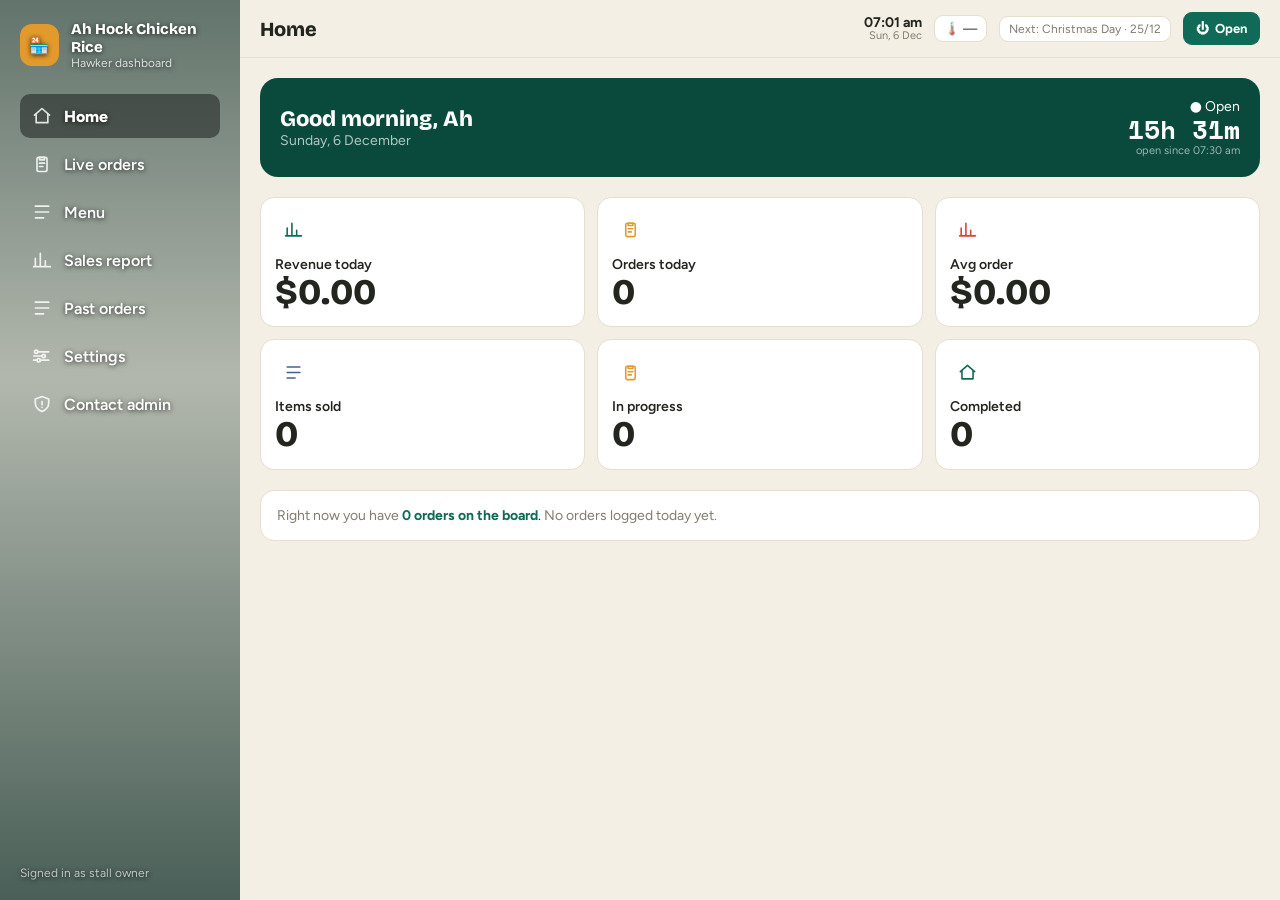
==== dashboard.html @ 36e96850 "Hawker dashboard + photo upload + profile/contact endpoints" ====
<!doctype html>
<html lang="en">
<head>
<meta charset="utf-8">
<meta name="viewport" content="width=device-width, initial-scale=1">
<title>Hawker Dashboard</title>
<style>
@import url('https://fonts.googleapis.com/css2?family=Bricolage+Grotesque:opsz,wght@12..96,600;12..96,800&family=Figtree:wght@400;500;600;700&family=Space+Mono:wght@400;700&display=swap');
:root{
  --ink:#23261F; --jade:#0F6B57; --jadeDark:#0A4A3C; --chilli:#D8433A; --kaya:#E39A2D;
  --dusk:#46618F; --paper:#F4EFE4; --line:#E6DECE; --muted:#827C6E;
  --display:'Bricolage Grotesque',system-ui,sans-serif; --body:'Figtree',system-ui,sans-serif; --mono:'Space Mono',ui-monospace,monospace;
}
*{box-sizing:border-box}
body{margin:0;font-family:var(--body);background:var(--paper);color:var(--ink)}
button{font-family:inherit;cursor:pointer;border:none;background:none}
.app{display:flex;min-height:100vh}
.svg{display:inline-block;vertical-align:-2px}
/* sidebar */
.sidebar{width:240px;flex-shrink:0;padding:20px;display:flex;flex-direction:column;gap:24px;color:#fff;min-height:100vh;
  background-image:linear-gradient(180deg,rgba(8,40,33,.62),rgba(8,40,33,.28) 42%,rgba(8,40,33,.72)),url('wok_image.jpg');
  background-size:cover;background-position:center;}
.sidebar, .sidebar *{text-shadow:0 1px 5px rgba(0,0,0,.75)}
.brand{display:flex;align-items:center;gap:12px}
.brand .logo{width:42px;height:42px;border-radius:12px;background:var(--kaya);display:grid;place-items:center;color:var(--jadeDark);overflow:hidden}
.brand .logo img{width:100%;height:100%;object-fit:cover}
.brand .name{font-family:var(--display);font-weight:800;font-size:15px}
.brand .sub{font-size:12px;color:#ffffffcc}
.nav{display:flex;flex-direction:column;gap:4px}
.nav button{display:flex;align-items:center;gap:12px;padding:12px;border-radius:10px;color:#fff;font-size:16px;font-weight:600;text-align:left;width:100%}
.nav button.active{background:rgba(0,0,0,.42);font-weight:800}
.nav button .svg{opacity:.85}
.foot{margin-top:auto;font-size:12px;color:#ffffffaa}
/* main */
.main{flex:1;min-width:0}
.header{display:flex;align-items:center;gap:12px;padding:12px 20px;border-bottom:1px solid var(--line);position:sticky;top:0;background:var(--paper);z-index:10}
.header h1{font-family:var(--display);font-weight:800;font-size:20px;margin:0}
.hgroup{margin-left:auto;display:flex;align-items:center;gap:12px}
.clock{ text-align:right;line-height:1.1}
.clock .t{font-weight:700;font-size:14px}.clock .d{font-size:11px;color:var(--muted)}
.chip{display:flex;align-items:center;gap:5px;font-size:13px;padding:5px 9px;border-radius:9px;background:#fff;border:1px solid var(--line)}
.holchip{font-size:12px;color:var(--muted)}
.openbtn{display:flex;align-items:center;gap:6px;padding:8px 12px;border-radius:9px;font-weight:700;font-size:13px;border:1px solid var(--jade);background:var(--jade);color:#fff}
.openbtn.closed{background:#fff;color:var(--muted);border-color:var(--line)}
.content{padding:20px}
/* mobile nav */
.mnav{display:none;gap:8px;padding:12px;overflow-x:auto;border-bottom:1px solid var(--line)}
.mnav button{white-space:nowrap;padding:8px 12px;border-radius:999px;font-size:14px;font-weight:600;background:#fff;border:1px solid var(--line)}
.mnav button.active{background:var(--jade);color:#fff;border-color:var(--jade)}
@media(max-width:820px){ .sidebar{display:none} .mnav{display:flex} }
/* cards & bits */
.card{background:#fff;border:1px solid var(--line);border-radius:14px}
.grid3{display:grid;grid-template-columns:repeat(3,1fr);gap:12px}
.stat{padding:14px}
.stat .ic{width:36px;height:36px;border-radius:10px;display:grid;place-items:center;margin-bottom:8px}
.stat .lab{font-size:14px;font-weight:600;color:var(--ink)}
.stat .val{font-family:var(--display);font-weight:800;font-size:clamp(24px,6vw,36px);line-height:1.1}
.hero{border-radius:18px;padding:20px;background:var(--jadeDark);color:#fff;display:flex;flex-wrap:wrap;gap:16px;align-items:center;margin-bottom:20px}
.hero .greet{font-family:var(--display);font-weight:800;font-size:22px}
.hero .sub{font-size:14px;color:#ffffffb0}
.hero .dur{font-family:var(--mono);font-weight:700;font-size:26px;line-height:1.1}
.board{display:grid;grid-template-columns:repeat(3,1fr);gap:16px}
@media(max-width:820px){.board,.grid3{grid-template-columns:1fr} .grid3{grid-template-columns:repeat(3,1fr)}}
.col{padding:12px}
.col h2{font-family:var(--display);font-weight:700;font-size:15px;margin:0}
.col .head{display:flex;align-items:center;gap:8px;padding:4px 4px 12px}
.dot{width:9px;height:9px;border-radius:50%}
.count{margin-left:auto;font-family:var(--mono);color:var(--muted);font-size:14px}
.flashing{animation:fb 1.3s ease}
@keyframes fb{0%{box-shadow:0 0 0 0 #E39A2D00}18%{box-shadow:0 0 0 4px #E39A2D}100%{box-shadow:0 0 0 0 #E39A2D00}}
.ticket{background:#fff;border:1px solid var(--line);border-radius:10px;overflow:hidden;display:flex;margin-bottom:12px;transition:transform .15s}
.ticket:hover{transform:translateY(-2px)}
.stub{display:grid;place-items:center;padding:10px 12px;border-right:2px dashed var(--line)}
.stub .lbl{font-size:10px;text-transform:uppercase;letter-spacing:.04em;color:var(--muted)}
.stub .q{font-family:var(--mono);font-weight:700;font-size:26px;line-height:1}
.tbody{flex:1;min-width:0;padding:12px}
.meta{display:flex;align-items:center;gap:8px;font-size:12px;color:var(--muted);margin-bottom:6px}
.tag{padding:2px 6px;border-radius:5px;background:var(--paper);color:var(--ink);font-weight:600}
.items{list-style:none;margin:0 0 8px;padding:0;font-size:14px}
.items li{display:flex;gap:8px}.items .qx{font-family:var(--mono);color:var(--jade)}
.req{color:var(--chilli)}
.trow{display:flex;align-items:center;justify-content:space-between;gap:8px}
.price{font-family:var(--mono);font-weight:700}
.adv{display:flex;align-items:center;gap:6px;padding:6px 12px;border-radius:9px;color:#fff;font-weight:700;font-size:14px}
.subactions{display:flex;align-items:center;gap:12px;margin-top:8px;padding-top:8px;border-top:1px solid var(--line);font-size:12px}
.subactions button{display:flex;align-items:center;gap:4px;font-weight:600}
.menugrid{display:grid;grid-template-columns:repeat(auto-fill,minmax(260px,1fr));gap:12px}
.mitem{display:flex;gap:12px;padding:12px}
.mitem .thumb{width:60px;height:60px;border-radius:10px;background:var(--paper);display:grid;place-items:center;color:var(--muted);flex-shrink:0;overflow:hidden}
.mitem .thumb img{width:100%;height:100%;object-fit:cover}
.pill{font-size:12px;padding:4px 8px;border-radius:999px;font-weight:700}
.bar{height:7px;border-radius:999px;background:var(--paper);overflow:hidden}
.bar>span{display:block;height:100%;background:var(--kaya)}
.daybars{display:flex;align-items:flex-end;gap:3px;height:180px;padding-top:8px}
.daybars .b{flex:1;background:var(--jade);border-radius:3px 3px 0 0;min-height:2px}
.toolbar{display:flex;align-items:center;gap:8px;flex-wrap:wrap;margin-bottom:16px}
.btn{padding:8px 12px;border-radius:9px;font-size:14px;font-weight:700;display:flex;align-items:center;gap:6px}
.btn.primary{background:var(--jade);color:#fff}
.btn.ghost{background:#fff;border:1px solid var(--line);color:var(--muted);font-weight:600}
.banner{padding:12px 16px;border-radius:10px;font-size:14px;font-weight:600;margin-bottom:16px}
.empty{display:grid;place-items:center;text-align:center;padding:60px 16px;border:1px dashed var(--line);border-radius:14px;color:var(--muted);background:#fff}
.toast{position:fixed;bottom:20px;left:50%;transform:translateX(-50%);background:var(--ink);color:#fff;padding:10px 16px;border-radius:10px;font-size:14px;font-weight:600;z-index:50;opacity:0;transition:opacity .2s}
.toast.show{opacity:1}
.modal{position:fixed;inset:0;background:#0008;display:grid;place-items:center;padding:16px;z-index:60}
.modal .box{background:#fff;border-radius:18px;padding:20px;max-width:380px;width:100%}
.modal h2{font-family:var(--display);font-weight:800;font-size:18px;margin:0 0 6px}
.modal p{font-size:14px;color:var(--muted);margin:0 0 18px}
.modal .row{display:flex;gap:8px}
.modal .row button{flex:1;padding:10px;border-radius:9px;font-size:14px;font-weight:700}
.hint{font-size:13px;color:var(--muted)}
.fld{display:flex;flex-direction:column;font-size:14px;font-weight:600;gap:4px}
.finp{padding:9px 11px;border:1px solid var(--line);border-radius:9px;font-family:var(--body);font-size:14px;background:var(--paper);font-weight:400}
.finp:focus{outline:2px solid var(--jade);background:#fff}
.monthpick{display:flex;gap:8px;margin-bottom:16px;overflow-x:auto}
.monthpick button{padding:6px 12px;border-radius:999px;font-size:14px;font-weight:600;background:#fff;border:1px solid var(--line);white-space:nowrap}
.monthpick button.active{background:var(--ink);color:#fff;border-color:var(--ink)}
.sectiontitle{font-family:var(--display);font-weight:700;margin:0 0 12px}
</style>
</head>
<body>
<div class="app">
  <aside class="sidebar">
    <div class="brand">
      <div class="logo" id="brandLogo">🏪</div>
      <div><div class="name" id="brandName">Ah Hock Chicken Rice</div><div class="sub">Hawker dashboard</div></div>
    </div>
    <nav class="nav" id="nav"></nav>
    <div class="foot">Signed in as stall owner</div>
  </aside>
  <main class="main">
    <header class="header">
      <h1 id="title">Home</h1>
      <div class="hgroup">
        <div class="clock"><div class="t" id="clockT">—</div><div class="d" id="clockD"></div></div>
        <div class="chip" id="wx" title="Current weather in Singapore">🌡️ —</div>
        <div class="chip holchip" id="hol">—</div>
        <button class="openbtn" id="openBtn">⏻ <span>Open</span></button>
      </div>
    </header>
    <nav class="mnav" id="mnav"></nav>
    <div class="content" id="content"></div>
  </main>
</div>
<div id="toast" class="toast"></div>
<div id="modalHost"></div>

<script>
// ── config ──────────────────────────────────────────────────────
const API = "api/";
const STALL_ID = 1;                       // later: from the logged-in hawker
const POLL_MS = 5000;

const STATUS = {
  received:  {label:"Received",             next:"preparing", color:"var(--kaya)"},
  preparing: {label:"In the Kitchen",       next:"ready",     color:"var(--chilli)"},
  ready:     {label:"Ready for Collection", next:"collected", color:"var(--jade)"},
  collected: {label:"Collected",            next:null,        color:"var(--muted)"},
  cancelled: {label:"Cancelled",            next:null,        color:"var(--muted)"},
};
const BOARD = ["received","preparing","ready"];
const ADV_VERB = {received:"Start cooking", preparing:"Mark ready", ready:"Mark collected"};
const money = n => "$" + Number(n||0).toFixed(2);

const HOLIDAYS = [["2026-01-01","New Year's Day"],["2026-02-17","Chinese New Year"],["2026-02-18","Chinese New Year"],
["2026-03-20","Hari Raya Puasa*"],["2026-04-03","Good Friday"],["2026-05-01","Labour Day"],["2026-05-27","Hari Raya Haji*"],
["2026-05-31","Vesak Day"],["2026-06-01","Vesak Day (in lieu)"],["2026-08-09","National Day"],["2026-08-10","National Day (in lieu)"],
["2026-11-08","Deepavali"],["2026-11-09","Deepavali (in lieu)"],["2026-12-25","Christmas Day"]];

// ── tiny inline-SVG icons ───────────────────────────────────────
const IC = {
  home:'<path d="M3 11l9-8 9 8"/><path d="M5 10v10h14V10"/>',
  orders:'<rect x="6" y="4" width="12" height="17" rx="2"/><path d="M9 4h6v3H9z"/><path d="M9 11h6M9 15h4"/>',
  menu:'<path d="M4 5h16M4 12h16M4 19h10"/>',
  sales:'<path d="M4 20V10M10 20V4M16 20v-7M22 20H2"/>',
  settings:'<circle cx="5" cy="7" r="2"/><circle cx="14" cy="12" r="2"/><circle cx="8" cy="17" r="2"/><path d="M7 7h13M2 12h10M2 17h4M10 17h10"/>',
  contact:'<path d="M12 3l8 3v5c0 5-3.5 8-8 10-4.5-2-8-5-8-10V6z"/><path d="M12 9v4M12 16h.01"/>',
  printer:'<rect x="6" y="3" width="12" height="6"/><path d="M6 14H4a2 2 0 0 1-2-2V9h20v3a2 2 0 0 1-2 2h-2"/><rect x="6" y="13" width="12" height="8"/>',
  ban:'<circle cx="12" cy="12" r="9"/><path d="M6 6l12 12"/>',
  edit:'<path d="M12 20h9"/><path d="M16.5 3.5a2.1 2.1 0 0 1 3 3L7 19l-4 1 1-4z"/>',
  trash:'<path d="M3 6h18"/><path d="M8 6V4h8v2"/><path d="M6 6l1 14h10l1-14"/>',
  plus:'<path d="M12 5v14M5 12h14"/>',
};
function ic(name,size=18,color="currentColor"){return `<svg class="svg" width="${size}" height="${size}" viewBox="0 0 24 24" fill="none" stroke="${color}" stroke-width="2" stroke-linecap="round" stroke-linejoin="round">${IC[name]||""}</svg>`;}

const NAV = [["home","Home","home"],["orders","Live orders","orders"],["menu","Menu","menu"],["sales","Sales report","sales"],
  ["past","Past orders","menu"],["settings","Settings","settings"],["contact","Contact admin","contact"]];

// ── state ───────────────────────────────────────────────────────
let tab = "home";
let isOpen = true;
let openedAt = (()=>{const d=new Date();d.setHours(7,30,0,0);return d;})();
let knownIds = null;        // Set of active order ids (null = first load)
let soundOn = true;
let pollTimer = null;
let audioCtx = null;

// ── helpers ─────────────────────────────────────────────────────
async function getJSON(path){ const r = await fetch(API+path); return r.json(); }
async function postJSON(path,body){ const r = await fetch(API+path,{method:"POST",headers:{"Content-Type":"application/json"},body:JSON.stringify(body)}); return r.json(); }
const esc = s => String(s==null?"":s).replace(/[&<>"]/g,c=>({"&":"&amp;","<":"&lt;",">":"&gt;",'"':"&quot;"}[c]));
async function uploadPhoto(file){ const fd=new FormData(); fd.append("photo",file); const res=await fetch(API+"upload_image.php",{method:"POST",body:fd}); return res.json(); }
function wirePhoto(btnId,inputId,prevId,hiddenId){
  const btn=document.getElementById(btnId), input=document.getElementById(inputId);
  if(!btn||!input) return;
  btn.onclick=()=>input.click();
  input.onchange=async()=>{
    const file=input.files&&input.files[0]; if(!file) return;
    const prev=document.getElementById(prevId); const old=prev.innerHTML; prev.innerHTML="…";
    try{ const r=await uploadPhoto(file);
      if(r&&r.ok){ document.getElementById(hiddenId).value=r.url; prev.innerHTML=`<img src="${esc(r.url)}" alt="">`; toast("Photo uploaded"); }
      else { toast("Upload failed: "+((r&&r.error)||"error")); prev.innerHTML=old; }
    }catch(e){ toast("Upload failed"); prev.innerHTML=old; }
  };
}
const todaySG = () => new Intl.DateTimeFormat("en-CA",{year:"numeric",month:"2-digit",day:"2-digit",timeZone:"Asia/Singapore"}).format(new Date());

function toast(msg){ const t=document.getElementById("toast"); t.textContent=msg; t.classList.add("show"); clearTimeout(t._h); t._h=setTimeout(()=>t.classList.remove("show"),2600); }

function ting(){
  if(!soundOn) return;
  try{ const Ctx=window.AudioContext||window.webkitAudioContext; audioCtx=audioCtx||new Ctx();
    const o=audioCtx.createOscillator(),g=audioCtx.createGain(),t=audioCtx.currentTime;
    o.type="sine"; o.frequency.setValueAtTime(1318,t); o.frequency.setValueAtTime(1760,t+0.09);
    g.gain.setValueAtTime(0.0001,t); g.gain.exponentialRampToValueAtTime(0.25,t+0.01); g.gain.exponentialRampToValueAtTime(0.0001,t+0.4);
    o.connect(g); g.connect(audioCtx.destination); o.start(t); o.stop(t+0.42);
  }catch(e){}
}

function confirmDialog(title,body,confirmLabel,danger,onYes){
  const host=document.getElementById("modalHost");
  host.innerHTML=`<div class="modal"><div class="box"><h2>${esc(title)}</h2><p>${esc(body)}</p>
    <div class="row"><button id="mNo" style="border:1px solid var(--line);background:#fff;font-weight:600">Keep</button>
    <button id="mYes" style="background:${danger?'var(--chilli)':'var(--jade)'};color:#fff">${esc(confirmLabel)}</button></div></div></div>`;
  const close=()=>host.innerHTML="";
  host.querySelector(".modal").onclick=e=>{ if(e.target.classList.contains("modal")) close(); };
  host.querySelector("#mNo").onclick=close;
  host.querySelector("#mYes").onclick=()=>{ close(); onYes(); };
}

// ── header: clock / weather / holiday ───────────────────────────
function tickClock(){
  const now=new Date();
  document.getElementById("clockT").textContent=new Intl.DateTimeFormat("en-SG",{hour:"2-digit",minute:"2-digit",hour12:true,timeZone:"Asia/Singapore"}).format(now);
  document.getElementById("clockD").textContent=new Intl.DateTimeFormat("en-SG",{weekday:"short",day:"numeric",month:"short",timeZone:"Asia/Singapore"}).format(now);
  const iso=todaySG();
  const hol=HOLIDAYS.find(h=>h[0]===iso), next=HOLIDAYS.find(h=>h[0]>=iso);
  const el=document.getElementById("hol");
  el.textContent = hol?hol[1] : next?("Next: "+next[1].replace(" (in lieu)","")+" · "+next[0].slice(8)+"/"+next[0].slice(5,7)) : "No holidays";
  el.style.color = hol?"var(--chilli)":"var(--muted)";
}
function loadWeather(){
  fetch("https://api.open-meteo.com/v1/forecast?latitude=1.29&longitude=103.85&current=temperature_2m,weather_code&timezone=Asia%2FSingapore")
    .then(r=>r.json()).then(d=>{ const c=d.current.weather_code, t=Math.round(d.current.temperature_2m);
      const e=c===0?"☀️":c<=3?"⛅":c<=48?"🌫️":c<=82?"🌧️":"⛈️";
      document.getElementById("wx").innerHTML=`${e} <b>${t}°</b>`;
    }).catch(()=>{});
}

// ── HOME ────────────────────────────────────────────────────────
async function renderHome(){
  const c=document.getElementById("content");
  c.innerHTML=`<div class="hint">Loading today…</div>`;
  let orders=[];
  try{ const d=await getJSON(`get_stall_orders.php?stall_id=${STALL_ID}&all=1`); if(d.ok) orders=d.orders; }catch(e){}
  const today=todaySG();
  const todays=orders.filter(o=>String(o.created_at).slice(0,10)===today);
  const revenue=todays.filter(o=>o.order_status!=="cancelled").reduce((s,o)=>s+Number(o.total_amount),0);
  const count=todays.length;
  const items=todays.reduce((s,o)=>s+(o.items||[]).reduce((a,i)=>a+Number(i.quantity),0),0);
  const completed=todays.filter(o=>o.order_status==="collected").length;
  const active=orders.filter(o=>BOARD.includes(o.order_status)).length;
  const now=new Date();
  const hr=Number(new Intl.DateTimeFormat("en-GB",{hour:"2-digit",hour12:false,timeZone:"Asia/Singapore"}).format(now));
  const greet=hr<12?"Good morning":hr<18?"Good afternoon":"Good evening";
  let dur="—"; if(isOpen){const ms=Math.max(0,now-openedAt);dur=Math.floor(ms/3.6e6)+"h "+Math.floor(ms%3.6e6/6e4)+"m";}
  const openedLabel=new Intl.DateTimeFormat("en-SG",{hour:"2-digit",minute:"2-digit",hour12:true}).format(openedAt);
  const stat=(ic_,lab,val,tone)=>`<div class="card stat"><div class="ic" style="background:${tone}1f">${ic(ic_,19,tone)}</div><div class="lab">${lab}</div><div class="val">${val}</div></div>`;
  c.innerHTML=`
    <div class="hero">
      <div><div class="greet">${greet}, ${esc(document.getElementById("brandName").textContent.split(" ")[0])}</div>
      <div class="sub">${new Intl.DateTimeFormat("en-SG",{weekday:"long",day:"numeric",month:"long",timeZone:"Asia/Singapore"}).format(now)}</div></div>
      <div style="margin-left:auto;text-align:right">
        <div style="font-size:14px;color:${isOpen?'#fff':'#ffd5d0'}">● ${isOpen?"Open":"Closed"}</div>
        <div class="dur">${isOpen?dur:"—"}</div>
        <div style="font-size:11px;color:#ffffff99">${isOpen?("open since "+openedLabel):"shop closed"}</div>
      </div>
    </div>
    <div class="grid3" style="margin-bottom:20px">
      ${stat("sales","Revenue today",money(revenue),"var(--jade)")}
      ${stat("orders","Orders today",count,"var(--kaya)")}
      ${stat("sales","Avg order",money(count?revenue/count:0),"var(--chilli)")}
      ${stat("menu","Items sold",items,"var(--dusk)")}
      ${stat("orders","In progress",active,"var(--kaya)")}
      ${stat("home","Completed",completed,"var(--jade)")}
    </div>
    <div class="card" style="padding:16px;font-size:14px">
      <span style="color:var(--muted)">Right now you have </span><b style="color:var(--jade)">${active} order${active!==1?"s":""} on the board</b>.
      ${count===0?'<span style="color:var(--muted)"> No orders logged today yet.</span>':''}
    </div>`;
}

// ── LIVE ORDERS ─────────────────────────────────────────────────
function ticketHTML(o){
  const s=STATUS[o.order_status]||STATUS.received;
  const raw=String(o.created_at);
  const time=raw.slice(11,16);
  const dlabel=(()=>{const d=new Date(raw.replace(' ','T'));return isNaN(d)?raw.slice(5,10):d.toLocaleDateString('en-SG',{day:'numeric',month:'short'});})();
  const items=(o.items||[]).map(i=>`<li><span class="qx">${Number(i.quantity)}×</span><span><b>${esc(i.item_name)}</b>${i.special_request?` <span class="req">· ${esc(i.special_request)}</span>`:""}</span></li>`).join("");
  return `<article class="ticket">
    <div class="stub" style="background:color-mix(in srgb, ${s.color} 14%, white)"><span class="lbl">Queue</span><span class="q" style="color:${s.color}">${o.queue_number}</span></div>
    <div class="tbody">
      <div class="meta">🕒 ${dlabel}, ${time} <span class="tag">${o.order_type==="dine_in"?"Dine in":"Takeaway"}</span><span style="margin-left:auto;font-family:var(--mono)">#${esc(o.verification_code)}</span></div>
      <ul class="items">${items}</ul>
      <div class="trow"><span class="price">${money(o.total_amount)}</span>
      ${s.next?`<button class="adv" style="background:${s.color}" onclick="advance(${o.order_id})">${ADV_VERB[o.order_status]} ›</button>`:""}</div>
      <div class="subactions">
        <button onclick="reprint('${esc(o.verification_code)}')" style="color:var(--muted)">${ic("printer",13)} Reprint</button>
        <button onclick="askCancel(${o.order_id},'${esc(o.verification_code)}',${Number(o.total_amount)})" style="color:var(--chilli);margin-left:auto">${ic("ban",13)} Cancel &amp; refund</button>
      </div>
    </div></article>`;
}
function renderOrders(orders){
  const c=document.getElementById("content");
  const toolbar=`<div class="toolbar">
    <button class="btn ghost" id="soundBtn">${soundOn?"🔔 Sound on":"🔕 Muted"}</button>
    <span class="hint" style="margin-left:auto">Auto-refreshing every ${POLL_MS/1000}s</span></div>`;
  const banner=!isOpen?`<div class="banner" style="background:#D8433A18;color:var(--chilli)">Stall is Closed — customers can't place new orders. Toggle Open up top to resume.</div>`:"";
  const cols=BOARD.map(st=>{
    const list=orders.filter(o=>o.order_status===st);
    const inner=list.length?list.map(ticketHTML).join(""):`<p style="text-align:center;color:var(--muted);font-size:14px;padding:24px 0">Nothing here right now.</p>`;
    return `<section class="card col" data-col="${st}"><div class="head"><span class="dot" style="background:${STATUS[st].color}"></span><h2>${STATUS[st].label}</h2><span class="count">${list.length}</span></div>${inner}</section>`;
  }).join("");
  c.innerHTML=toolbar+banner+`<div class="board">${cols}</div>`;
  document.getElementById("soundBtn").onclick=()=>{ soundOn=!soundOn; ting(); renderOrders(window._orders||[]); };
}
async function loadOrders(flashAllowed=true){
  let orders=[];
  try{ const d=await getJSON(`get_stall_orders.php?stall_id=${STALL_ID}`); if(!d.ok){ document.getElementById("content").innerHTML=`<div class="empty">Couldn't load orders: ${esc(d.error)}</div>`; return; } orders=d.orders; }
  catch(e){ document.getElementById("content").innerHTML=`<div class="empty">Couldn't reach the server. Is XAMPP running?</div>`; return; }
  window._orders=orders;
  const ids=new Set(orders.map(o=>o.order_id));
  let isNew=false;
  if(knownIds!==null && flashAllowed){ for(const id of ids){ if(!knownIds.has(id)){ isNew=true; break; } } }
  knownIds=ids;
  if(tab!=="orders") return;       // user navigated away mid-fetch
  renderOrders(orders);
  if(isNew){ ting(); const col=document.querySelector('[data-col="received"]'); if(col){ col.classList.add("flashing"); setTimeout(()=>col.classList.remove("flashing"),1300); } }
}
async function advance(id){
  const r=await postJSON("update_order_status.php",{order_id:id,action:"advance"});
  if(!r.ok) toast("Couldn't update: "+r.error); else toast("Order moved to "+(STATUS[r.status]?.label||r.status));
  loadOrders(false);
}
function askCancel(id,code,total){
  confirmDialog("Cancel & refund order?",`Order #${code} will be cancelled and the customer refunded ${money(total)}.`,"Cancel & refund",true,async()=>{
    const r=await postJSON("update_order_status.php",{order_id:id,status:"cancelled"});
    if(!r.ok) toast("Couldn't cancel: "+r.error); else toast(`Order #${code} cancelled & refunded`);
    loadOrders(false);
  });
}
function reprint(code){ toast(`Ticket #${code} sent to the printer`); }   // wires to the print agent later

// ── MENU (wired) ────────────────────────────────────────────────
let menuItems=[];
async function renderMenu(){
  const c=document.getElementById("content");
  c.innerHTML=`<div class="hint">Loading menu…</div>`;
  try{ const d=await getJSON(`get_menu_items.php?stall_id=${STALL_ID}`); menuItems = d.ok?d.items:[]; }
  catch(e){ c.innerHTML=`<div class="empty">Couldn't load menu. Is XAMPP running?</div>`; return; }
  const cards=menuItems.map(it=>{
    const stock=it.quantity==null?null:Number(it.quantity);
    const out = it.availability==0 || (stock!=null && stock<=0);
    const pill = !it.availability ? "Sold out" : (stock===0?"Sold out (0 left)" : stock==null?"Available" : stock+" left");
    const thumb = it.image_url?`<img src="${esc(it.image_url)}" alt="">`:"🍚";
    return `<article class="card mitem" style="opacity:${out?.72:1}">
      <div class="thumb">${thumb}</div>
      <div style="flex:1;min-width:0">
        <div style="display:flex;justify-content:space-between;gap:8px"><b style="white-space:nowrap;overflow:hidden;text-overflow:ellipsis">${esc(it.item_name)}</b><span class="price">${money(it.base_price)}</span></div>
        <div class="hint" style="white-space:nowrap;overflow:hidden;text-overflow:ellipsis">${esc(it.description||"")}</div>
        <div style="display:flex;align-items:center;gap:8px;margin-top:8px">
          <button class="pill" onclick="toggleItem(${it.item_id})" style="cursor:pointer;background:${out?'#D8433A18':'#0F6B5716'};color:${out?'var(--chilli)':'var(--jade)'}">${pill}</button>
          <button onclick="openItemModal(${it.item_id})" title="Edit" style="margin-left:auto;color:var(--muted);padding:4px">${ic("edit",15)}</button>
          <button onclick="askDeleteItem(${it.item_id})" title="Delete" style="color:var(--chilli);padding:4px">${ic("trash",15)}</button>
        </div>
      </div></article>`;
  }).join("");
  c.innerHTML=`<div class="toolbar"><span class="hint">${menuItems.length} item${menuItems.length!==1?"s":""} · tap the status pill to toggle sold-out</span>
    <button class="btn primary" style="margin-left:auto" onclick="openItemModal(null)">${ic("plus",15)} New item</button></div>
    <div class="menugrid">${cards||'<div class="empty">No menu items yet. Add your first one.</div>'}</div>`;
}
async function toggleItem(id){
  try{ const r=await postJSON("toggle_item_availability.php",{item_id:id}); if(!r.ok){toast("Couldn't update: "+r.error);return;} toast(r.availability?"Marked available":"Marked sold out"); }
  catch(e){ toast("Network error"); }
  renderMenu();
}
function askDeleteItem(id){
  const it=menuItems.find(x=>x.item_id===id);
  confirmDialog("Delete item?",`"${it?it.item_name:"This item"}" will be permanently removed from your menu.`,"Delete",true,async()=>{
    const r=await postJSON("delete_menu_item.php",{item_id:id});
    if(!r.ok) toast("Couldn't delete: "+r.error); else toast("Item deleted");
    renderMenu();
  });
}
function openItemModal(id){
  const it = id!=null ? menuItems.find(x=>x.item_id===id) : null;
  const host=document.getElementById("modalHost");
  host.innerHTML=`<div class="modal"><div class="box" style="max-width:420px;max-height:90vh;overflow:auto">
    <h2>${it?"Edit item":"New item"}</h2>
    <div style="display:flex;flex-direction:column;gap:12px">
      <label class="fld">Name<input id="fName" class="finp" value="${esc(it?it.item_name:"")}" placeholder="e.g. Roasted Chicken Rice"></label>
      <label class="fld">Description<input id="fDesc" class="finp" value="${esc(it?(it.description||""):"")}" placeholder="Short note for customers"></label>
      <label class="fld">Price (S$)<input id="fPrice" class="finp" type="number" step="0.10" value="${esc(it?it.base_price:"")}" placeholder="4.50"></label>
      <div class="fld">Photo
        <div style="display:flex;align-items:center;gap:12px;margin-top:4px">
          <div id="fImgPrev" class="thumb" style="width:60px;height:60px">${it&&it.image_url?`<img src="${esc(it.image_url)}" alt="">`:"🍚"}</div>
          <div style="display:flex;flex-direction:column;gap:6px">
            <button type="button" class="btn ghost" id="fImgLibBtn">📷 Choose photo</button>
            <button type="button" class="btn ghost" id="fImgCamBtn">📸 Take photo</button>
          </div>
        </div>
        <input type="hidden" id="fImg" value="${esc(it?(it.image_url||""):"")}">
        <input type="file" id="fImgLib" accept="image/*" style="display:none">
        <input type="file" id="fImgCam" accept="image/*" capture="environment" style="display:none">
      </div>
      <p class="hint">Photos upload straight to your server. Stock-count editing comes when we add it to the save endpoint.</p>
    </div>
    <div class="row" style="margin-top:18px"><button id="iCancel" style="border:1px solid var(--line);background:#fff;font-weight:600">Cancel</button>
    <button id="iSave" style="background:var(--jade);color:#fff">${it?"Save changes":"Add item"}</button></div>
  </div></div>`;
  const close=()=>host.innerHTML="";
  host.querySelector(".modal").onclick=e=>{ if(e.target.classList.contains("modal")) close(); };
  host.querySelector("#iCancel").onclick=close;
  wirePhoto("fImgLibBtn","fImgLib","fImgPrev","fImg");
  wirePhoto("fImgCamBtn","fImgCam","fImgPrev","fImg");
  host.querySelector("#iSave").onclick=async()=>{
    const name=document.getElementById("fName").value.trim();
    const desc=document.getElementById("fDesc").value.trim();
    const price=document.getElementById("fPrice").value;
    const img=document.getElementById("fImg").value.trim();
    if(!name || !(Number(price)>0)){ toast("Enter a name and a price above 0"); return; }
    let r;
    try{
      if(it) r=await postJSON("update_menu_item.php",{item_id:it.item_id,item_name:name,description:desc,base_price:Number(price),image_url:img});
      else   r=await postJSON("add_menu_item.php",{stall_id:STALL_ID,item_name:name,base_price:Number(price),description:desc,image_url:img});
    }catch(e){ toast("Network error"); return; }
    if(!r||!r.ok){ toast("Couldn't save: "+((r&&r.error)||"error")); return; }
    close(); toast(it?"Item updated":"Item added"); renderMenu();
  };
}

// ── SALES (read) ────────────────────────────────────────────────
function monthsList(){const out=[];const d=new Date();for(let i=0;i<3;i++){const y=d.getFullYear(),m=d.getMonth()+1;out.push([y,m,d.toLocaleString("en-SG",{month:"long",year:"numeric"})]);d.setMonth(d.getMonth()-1);}return out;}
let salesSel=null;
async function renderSales(){
  const c=document.getElementById("content");
  const months=monthsList(); if(!salesSel) salesSel=[months[0][0],months[0][1]];
  const picker=`<div class="monthpick">${months.map(m=>`<button class="${salesSel[0]===m[0]&&salesSel[1]===m[1]?'active':''}" onclick="salesSel=[${m[0]},${m[1]}];renderSales()">${m[2]}</button>`).join("")}</div>`;
  c.innerHTML=picker+`<div class="hint">Loading sales…</div>`;
  let d={};
  try{ d=await getJSON(`monthly_sales.php?stall_id=${STALL_ID}&year=${salesSel[0]}&month=${salesSel[1]}`); }catch(e){ c.innerHTML=picker+`<div class="empty">Couldn't load sales.</div>`; return; }
  if(!d.ok){ c.innerHTML=picker+`<div class="empty">${esc(d.error)}</div>`; return; }
  const s=d.summary, avg=s.total_orders?s.total_revenue/s.total_orders:0;
  if(s.total_orders===0){ c.innerHTML=picker+`<div class="empty">No sales recorded this month yet.</div>`; return; }
  const stat=(ic_,lab,val,tone)=>`<div class="card stat"><div class="ic" style="background:${tone}1f">${ic(ic_,17,tone)}</div><div class="lab" style="font-size:11px;color:var(--muted)">${lab}</div><div class="val" style="font-size:20px">${val}</div></div>`;
  const days=(d.by_day||[]).slice().reverse();
  const maxRev=Math.max(1,...days.map(x=>Number(x.revenue)));
  const bars=days.map(x=>`<div class="b" title="${x.day}: ${money(x.revenue)}" style="height:${Math.round(Number(x.revenue)/maxRev*100)}%"></div>`).join("");
  const top=(d.by_item||[]);
  const maxItem=Math.max(1,...top.map(t=>Number(t.total_revenue)));
  const topHTML=top.map(t=>`<div style="margin-bottom:10px"><div style="display:flex;justify-content:space-between;font-size:14px;margin-bottom:4px"><b>${esc(t.item_name)}</b><span style="color:var(--muted);font-family:var(--mono)">${t.total_qty} sold · ${money(t.total_revenue)}</span></div><div class="bar"><span style="width:${Math.round(Number(t.total_revenue)/maxItem*100)}%"></span></div></div>`).join("");
  c.innerHTML=picker+`
    <div class="grid3" style="margin-bottom:20px">
      ${stat("sales","Total sales","$"+Math.round(s.total_revenue).toLocaleString(),"var(--jade)")}
      ${stat("orders","Orders",s.total_orders,"var(--kaya)")}
      ${stat("sales","Avg order",money(avg),"var(--chilli)")}
    </div>
    <div class="card" style="padding:16px;margin-bottom:20px"><h3 class="sectiontitle">Daily revenue</h3><div class="daybars">${bars}</div></div>
    <div class="card" style="padding:16px"><h3 class="sectiontitle">🔥 Top Sellers This Month</h3>${topHTML||'<p class="hint">No items sold.</p>'}</div>
    <p class="hint" style="margin-top:12px">Meal-period split (breakfast/lunch/dinner) comes when we extend this endpoint.</p>`;
}

// ── PAST ORDERS (wired) ─────────────────────────────────────────
let pastSel=null;
async function renderPast(){
  const c=document.getElementById("content");
  const months=monthsList(); if(!pastSel) pastSel=[months[0][0],months[0][1]];
  const picker=`<div class="monthpick">${months.map(m=>`<button class="${pastSel[0]===m[0]&&pastSel[1]===m[1]?'active':''}" onclick="pastSel=[${m[0]},${m[1]}];renderPast()">${m[2]}</button>`).join("")}</div>`;
  c.innerHTML=picker+`<div class="hint">Loading orders…</div>`;
  let d={};
  try{ d=await getJSON(`get_orders_by_month.php?stall_id=${STALL_ID}&year=${pastSel[0]}&month=${pastSel[1]}`); }
  catch(e){ c.innerHTML=picker+`<div class="empty">Couldn't load orders.</div>`; return; }
  if(!d.ok){ c.innerHTML=picker+`<div class="empty">${esc(d.error)}</div>`; return; }
  const rows=d.orders||[];
  if(!rows.length){ c.innerHTML=picker+`<div class="empty">No orders recorded this month.</div>`; return; }
  const head=`<div style="display:flex;align-items:center;gap:12px;padding:8px 16px;font-size:11px;text-transform:uppercase;letter-spacing:.04em;color:var(--muted);background:var(--paper)"><span style="width:22px">#</span><span style="flex:1">Order</span><span>Status</span><span style="width:70px;text-align:right">Total</span></div>`;
  const body=rows.map((r,i)=>{
    const st=STATUS[r.order_status]||{label:r.order_status,color:"var(--muted)"};
    const dt=new Date(String(r.created_at).replace(' ','T'));
    const when=isNaN(dt)?String(r.created_at):dt.toLocaleString("en-SG",{day:"numeric",month:"short",hour:"2-digit",minute:"2-digit",hour12:true});
    return `<div style="display:flex;align-items:center;gap:12px;padding:12px 16px;font-size:14px;border-top:1px solid var(--line)">
      <span style="width:22px;font-family:var(--mono);color:var(--muted)">${i+1}</span>
      <div style="flex:1;min-width:0"><div style="font-weight:700;font-family:var(--mono)">Order #${esc(r.verification_code)}</div>
        <div class="hint">${when} · ${r.item_count} item${Number(r.item_count)!==1?"s":""}</div></div>
      <span class="pill" style="background:color-mix(in srgb, ${st.color} 16%, white);color:${r.order_status==='cancelled'?'var(--chilli)':'var(--jadeDark)'}">${st.label}</span>
      <span style="font-family:var(--mono);font-weight:700;width:70px;text-align:right">${money(r.total_amount)}</span>
    </div>`;
  }).join("");
  c.innerHTML=picker+`<div class="card" style="overflow:hidden">${head}${body}</div>`;
}

// ── SETTINGS (wired) ────────────────────────────────────────────
function applyBrand(name,img){
  if(name) document.getElementById("brandName").textContent=name;
  if(img) document.getElementById("brandLogo").innerHTML=`<img src="${esc(img)}" alt="">`;
}
async function loadStallBrand(){ try{ const d=await getJSON(`get_stall.php?stall_id=${STALL_ID}`); if(d.ok) applyBrand(d.stall.stall_name,d.stall.image_url); }catch(e){} }
async function renderSettings(){
  const c=document.getElementById("content");
  c.innerHTML=`<div class="hint">Loading profile…</div>`;
  let st={};
  try{ const d=await getJSON(`get_stall.php?stall_id=${STALL_ID}`); if(!d.ok){c.innerHTML=`<div class="empty">${esc(d.error)}</div>`;return;} st=d.stall; }
  catch(e){ c.innerHTML=`<div class="empty">Couldn't load profile.</div>`; return; }
  c.innerHTML=`<div class="card" style="padding:20px;max-width:520px">
    <h3 class="sectiontitle">Store profile</h3>
    <div style="display:flex;flex-direction:column;gap:14px">
      <div style="display:flex;align-items:center;gap:14px">
        <div id="sImgPrev" class="thumb" style="width:64px;height:64px;border-radius:50%">${st.image_url?`<img src="${esc(st.image_url)}" alt="">`:"🏪"}</div>
        <div style="display:flex;flex-direction:column;gap:6px">
          <button type="button" class="btn ghost" id="sImgLibBtn">📷 Choose photo</button>
          <button type="button" class="btn ghost" id="sImgCamBtn">📸 Take photo</button>
        </div>
        <input type="hidden" id="sImg" value="${esc(st.image_url||"")}">
        <input type="file" id="sImgLib" accept="image/*" style="display:none">
        <input type="file" id="sImgCam" accept="image/*" capture="environment" style="display:none">
      </div>
      <label class="fld">Stall name<input id="sName" class="finp" value="${esc(st.stall_name||"")}"></label>
      <label class="fld">Phone number<input id="sPhone" class="finp" value="${esc(st.phone||"")}" placeholder="+65 9123 4567"></label>
      <label class="fld">Email<input id="sEmail" class="finp" type="email" value="${esc(st.email||"")}" placeholder="ahhock@example.com"></label>
      <button class="btn primary" id="sSave" style="align-self:flex-start">Save profile</button>
      <p class="hint">Photo is a pasted link for now — real camera/library upload comes in the going-live pass.</p>
    </div></div>`;
  wirePhoto("sImgLibBtn","sImgLib","sImgPrev","sImg");
  wirePhoto("sImgCamBtn","sImgCam","sImgPrev","sImg");
  document.getElementById("sSave").onclick=async()=>{
    const body={stall_id:STALL_ID,
      stall_name:document.getElementById("sName").value.trim(),
      phone:document.getElementById("sPhone").value.trim(),
      email:document.getElementById("sEmail").value.trim(),
      image_url:document.getElementById("sImg").value.trim()};
    if(!body.stall_name){ toast("Stall name can't be empty"); return; }
    let r; try{ r=await postJSON("update_stall_profile.php",body); }catch(e){ toast("Network error"); return; }
    if(!r||!r.ok){ toast("Couldn't save: "+((r&&r.error)||"error")); return; }
    toast("Profile saved"); applyBrand(body.stall_name,body.image_url); renderSettings();
  };
}

// ── CONTACT ADMIN (wired) ───────────────────────────────────────
async function renderContact(){
  const c=document.getElementById("content");
  const buttons=`<div style="display:grid;grid-template-columns:repeat(auto-fit,minmax(220px,1fr));gap:12px;max-width:600px;margin-bottom:8px">
    <button class="card" onclick="openPaymentIssue()" style="text-align:left;padding:16px;cursor:pointer"><div style="font-size:22px">⚠️</div><div style="font-family:var(--display);font-weight:700;margin-top:6px">Raise a payment issue</div><div class="hint">Customer says paid, but you see nothing.</div></button>
    <button class="card" onclick="openOtherIssue()" style="text-align:left;padding:16px;cursor:pointer"><div style="font-size:22px">🛡️</div><div style="font-family:var(--display);font-weight:700;margin-top:6px">Report another issue</div><div class="hint">Account, menu, or anything else.</div></button>
  </div>`;
  c.innerHTML=`<p class="hint" style="margin-bottom:16px">Reach the platform superadmin when something needs their attention.</p>${buttons}<div id="ticketsArea"><p class="hint" style="margin-top:18px">Loading your tickets…</p></div>`;
  let issues=[];
  try{ const d=await getJSON(`get_stall_issues.php?stall_id=${STALL_ID}`); if(!d.ok){ document.getElementById("ticketsArea").innerHTML=`<p class="hint">Couldn't load tickets: ${esc(d.error)}</p>`; return; } issues=d.issues; }
  catch(e){ document.getElementById("ticketsArea").innerHTML=`<p class="hint">Couldn't load tickets.</p>`; return; }
  const active=issues.filter(i=>i.status==="open");
  const past=issues.filter(i=>i.status!=="open");
  const row=i=>{
    const dt=new Date(String(i.created_at).replace(' ','T'));
    const when=isNaN(dt)?String(i.created_at):dt.toLocaleString("en-SG",{day:"numeric",month:"short",hour:"2-digit",minute:"2-digit",hour12:true});
    const tBg=i.type==="payment"?'#D8433A18':'#46618F18', tFg=i.type==="payment"?'var(--chilli)':'var(--dusk)';
    const stColor=i.status==="open"?"var(--kaya)":"var(--muted)", stFg=i.status==="open"?'#8a5a12':'var(--muted)';
    return `<div style="display:flex;align-items:center;gap:10px;padding:12px 14px;border-top:1px solid var(--line)">
      <div style="flex:1;min-width:0"><div style="font-weight:600">${esc(i.title)}</div><div class="hint" style="white-space:nowrap;overflow:hidden;text-overflow:ellipsis">${esc(i.detail||"—")} · ${when}</div></div>
      <span class="pill" style="background:${tBg};color:${tFg}">${i.type==="payment"?"Payment":"Other"}</span>
      <span class="pill" style="background:color-mix(in srgb, ${stColor} 18%, white);color:${stFg}">${esc(i.status)}</span>
    </div>`;
  };
  const section=(label,list)=>`<h3 class="sectiontitle" style="margin:18px 0 10px;color:var(--ink)">${label} <span class="hint">(${list.length})</span></h3>`+(list.length?`<div class="card" style="overflow:hidden">${list.map(row).join("")}</div>`:`<div class="empty" style="padding:24px">None.</div>`);
  const ta=document.getElementById("ticketsArea"); ta.innerHTML=section("Active tickets",active)+section("Past tickets",past);
}
function contactModal(title,inner,sendId,onSend){
  const host=document.getElementById("modalHost");
  host.innerHTML=`<div class="modal"><div class="box" style="max-width:420px"><h2>${esc(title)}</h2>
    <div style="display:flex;flex-direction:column;gap:12px">${inner}</div>
    <div class="row" style="margin-top:18px"><button id="cmCancel" style="border:1px solid var(--line);background:#fff;font-weight:600">Cancel</button>
    <button id="${sendId}" style="background:var(--jade);color:#fff">Send</button></div></div></div>`;
  const close=()=>host.innerHTML="";
  host.querySelector(".modal").onclick=e=>{ if(e.target.classList.contains("modal")) close(); };
  host.querySelector("#cmCancel").onclick=close;
  host.querySelector("#"+sendId).onclick=()=>onSend(close);
}
function openPaymentIssue(){
  contactModal("Raise a payment issue",
    `<label class="fld">Order code (customer's code)<input id="pCode" class="finp" placeholder="e.g. 2268"></label>
     <label class="fld">What happened (optional)<input id="pNote" class="finp" placeholder="Customer says PayNow paid, nothing received"></label>`,
    "pSend", async(close)=>{
      const code=document.getElementById("pCode").value.trim();
      const note=document.getElementById("pNote").value.trim();
      if(!code){ toast("Enter the order code"); return; }
      let order=null;
      try{ const d=await getJSON(`get_stall_orders.php?stall_id=${STALL_ID}&all=1`); if(d.ok) order=(d.orders||[]).find(o=>String(o.verification_code)===code); }catch(e){}
      if(!order){ toast(`No order found with code ${code}`); return; }
      let r; try{ r=await postJSON("report_payment_issue.php",{order_id:order.order_id,note:note}); }catch(e){ toast("Network error"); return; }
      if(!r||!r.ok){ toast("Couldn't send: "+((r&&r.error)||"error")); return; }
      close(); toast(r.message?`Already open (#${r.issue_id})`:`Payment issue raised (#${r.issue_id})`);
      if(tab==="contact") renderContact();
    });
}
function openOtherIssue(){
  contactModal("Report an issue",
    `<label class="fld">Subject<input id="oSubj" class="finp" placeholder="Short summary"></label>
     <label class="fld">Details<textarea id="oMsg" class="finp" rows="4" placeholder="Describe the issue"></textarea></label>`,
    "oSend", async(close)=>{
      const subject=document.getElementById("oSubj").value.trim();
      const message=document.getElementById("oMsg").value.trim();
      if(!subject){ toast("Enter a subject"); return; }
      let r; try{ r=await postJSON("report_other_issue.php",{stall_id:STALL_ID,subject,message}); }catch(e){ toast("Network error"); return; }
      if(!r||!r.ok){ toast("Couldn't send: "+((r&&r.error)||"error")); return; }
      close(); toast(`Sent to superadmin (#${r.ticket_id})`);
      if(tab==="contact") renderContact();
    });
}

// ── placeholder tabs ────────────────────────────────────────────
function renderPlaceholder(name,note){ document.getElementById("content").innerHTML=`<div class="empty"><div style="font-size:28px">🛠️</div><p style="margin-top:10px"><b>${name}</b><br>${note}</p></div>`; }

// ── router ──────────────────────────────────────────────────────
function setTab(t){
  tab=t;
  document.getElementById("title").textContent=NAV.find(n=>n[0]===t)[1];
  [...document.querySelectorAll("#nav button,#mnav button")].forEach(b=>b.classList.toggle("active",b.dataset.tab===t));
  clearInterval(pollTimer); pollTimer=null;
  if(t==="home") renderHome();
  else if(t==="orders"){ loadOrders(false); pollTimer=setInterval(()=>loadOrders(true),POLL_MS); }
  else if(t==="menu") renderMenu();
  else if(t==="sales") renderSales();
  else if(t==="past") renderPast();
  else if(t==="settings") renderSettings();
  else if(t==="contact") renderContact();
}

// ── boot ────────────────────────────────────────────────────────
function buildNav(){
  document.getElementById("nav").innerHTML=NAV.map(n=>`<button data-tab="${n[0]}">${ic(n[2],20)} ${n[1]}</button>`).join("");
  document.getElementById("mnav").innerHTML=NAV.map(n=>`<button data-tab="${n[0]}">${n[1]}</button>`).join("");
  [...document.querySelectorAll("#nav button,#mnav button")].forEach(b=>b.onclick=()=>setTab(b.dataset.tab));
}
document.getElementById("openBtn").onclick=function(){
  isOpen=!isOpen; if(isOpen) openedAt=new Date();
  this.classList.toggle("closed",!isOpen);
  this.querySelector("span").textContent=isOpen?"Open":"Closed";
  if(tab==="home") renderHome(); if(tab==="orders") renderOrders(window._orders||[]);
};
buildNav(); tickClock(); setInterval(tickClock,1000); loadWeather(); loadStallBrand();
setTab("home");
</script>
</body>
</html>
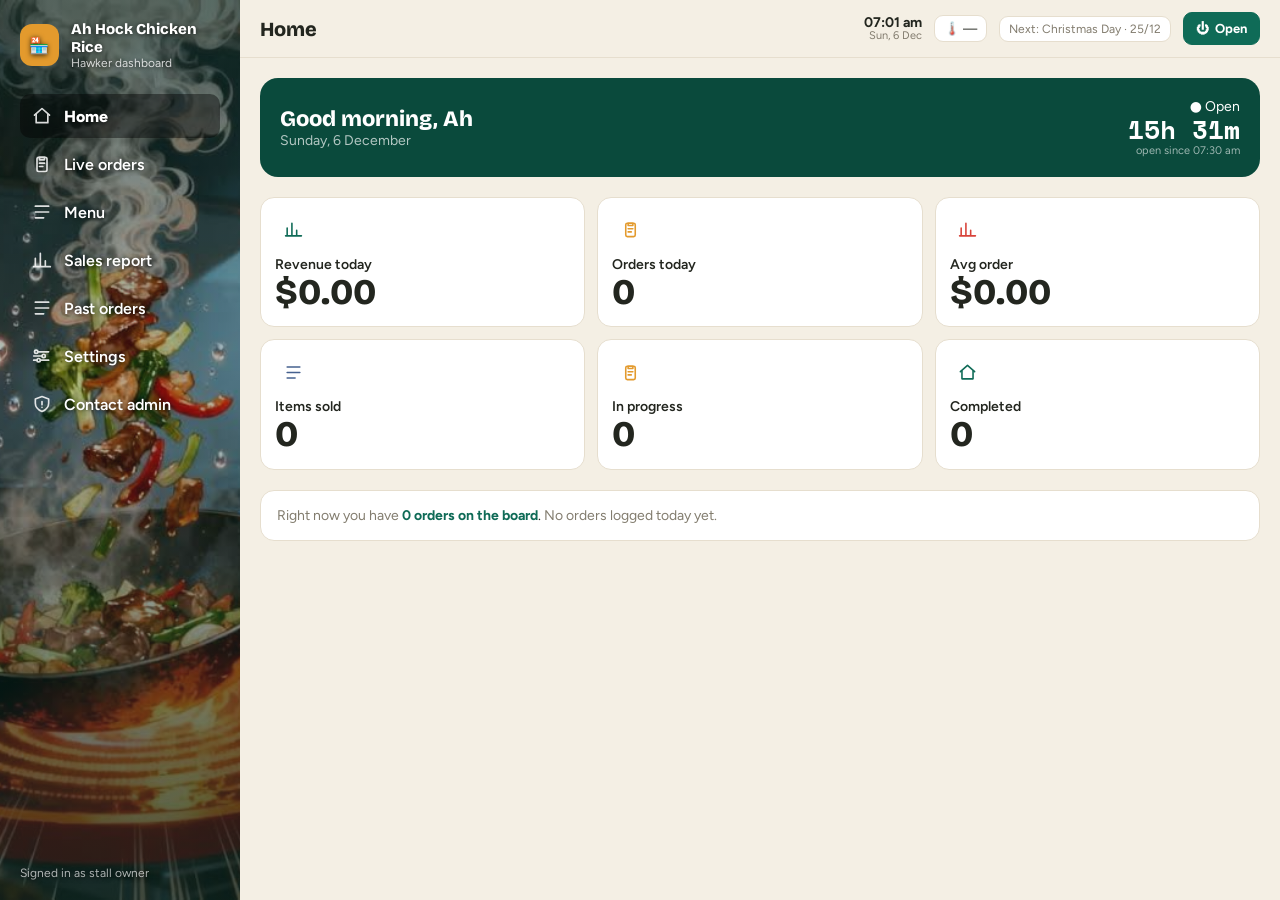
==== commit 3856ba03: "Meal-period sales breakdown + AI insights" ====
--- a/dashboard.html
+++ b/dashboard.html
@@ -468,6 +468,18 @@
   const top=(d.by_item||[]);
   const maxItem=Math.max(1,...top.map(t=>Number(t.total_revenue)));
   const topHTML=top.map(t=>`<div style="margin-bottom:10px"><div style="display:flex;justify-content:space-between;font-size:14px;margin-bottom:4px"><b>${esc(t.item_name)}</b><span style="color:var(--muted);font-family:var(--mono)">${t.total_qty} sold · ${money(t.total_revenue)}</span></div><div class="bar"><span style="width:${Math.round(Number(t.total_revenue)/maxItem*100)}%"></span></div></div>`).join("");
+  const meal=d.by_meal||{breakfast:{orders:0,revenue:0},lunch:{orders:0,revenue:0},dinner:{orders:0,revenue:0}};
+  const mealDefs=[["breakfast","🌅 Breakfast","var(--kaya)"],["lunch","☀️ Lunch","var(--jade)"],["dinner","🌙 Dinner","var(--dusk)"]];
+  const maxMeal=Math.max(1,meal.breakfast.revenue,meal.lunch.revenue,meal.dinner.revenue);
+  const mealHTML=mealDefs.map(([k,lab,tone])=>{
+    const m=meal[k]||{orders:0,revenue:0};
+    return `<div class="card stat" style="text-align:left">
+      <div class="lab" style="font-size:13px">${lab}</div>
+      <div class="val" style="font-size:22px;margin:4px 0">${money(m.revenue)}</div>
+      <div class="hint" style="margin-bottom:6px">${m.orders} order${m.orders!==1?"s":""}</div>
+      <div class="bar"><span style="width:${Math.round(Number(m.revenue)/maxMeal*100)}%;background:${tone}"></span></div>
+    </div>`;
+  }).join("");
   c.innerHTML=picker+`
     <div class="grid3" style="margin-bottom:20px">
       ${stat("sales","Total sales","$"+Math.round(s.total_revenue).toLocaleString(),"var(--jade)")}
@@ -475,8 +487,27 @@
       ${stat("sales","Avg order",money(avg),"var(--chilli)")}
     </div>
     <div class="card" style="padding:16px;margin-bottom:20px"><h3 class="sectiontitle">Daily revenue</h3><div class="daybars">${bars}</div></div>
-    <div class="card" style="padding:16px"><h3 class="sectiontitle">🔥 Top Sellers This Month</h3>${topHTML||'<p class="hint">No items sold.</p>'}</div>
-    <p class="hint" style="margin-top:12px">Meal-period split (breakfast/lunch/dinner) comes when we extend this endpoint.</p>`;
+    <h3 class="sectiontitle">By time of day</h3>
+    <div class="grid3" style="margin-bottom:20px">${mealHTML}</div>
+    <div class="card" style="padding:16px;margin-bottom:20px"><h3 class="sectiontitle">🔥 Top Sellers This Month</h3>${topHTML||'<p class="hint">No items sold.</p>'}</div>
+    <div class="card" style="padding:16px">
+      <div style="display:flex;align-items:center;gap:10px;flex-wrap:wrap">
+        <h3 class="sectiontitle" style="margin:0">✨ AI insights</h3>
+        <button class="btn ghost" id="aiBtn" style="margin-left:auto">Get insights</button>
+      </div>
+      <div id="aiBox" style="margin-top:10px"></div>
+    </div>`;
+  const aiBtn=document.getElementById("aiBtn");
+  if(aiBtn) aiBtn.onclick=()=>loadAiInsights(salesSel[0],salesSel[1]);
+}
+async function loadAiInsights(year,month){
+  const box=document.getElementById("aiBox"); if(!box) return;
+  box.innerHTML=`<p class="hint">Thinking it over…</p>`;
+  let r;
+  try{ r=await getJSON(`ai_insights.php?stall_id=${STALL_ID}&year=${year}&month=${month}`); }
+  catch(e){ box.innerHTML=`<p class="hint">Couldn't reach the server.</p>`; return; }
+  if(!r||!r.ok){ box.innerHTML=`<p class="hint">${esc((r&&r.error)||"Couldn't generate insights.")}</p>`; return; }
+  box.innerHTML=`<p style="font-size:14px;line-height:1.5;margin:0">${esc(r.insight)}</p><p class="hint" style="margin-top:8px">AI-generated — use your judgement.</p>`;
 }
 
 // ── PAST ORDERS (wired) ─────────────────────────────────────────
